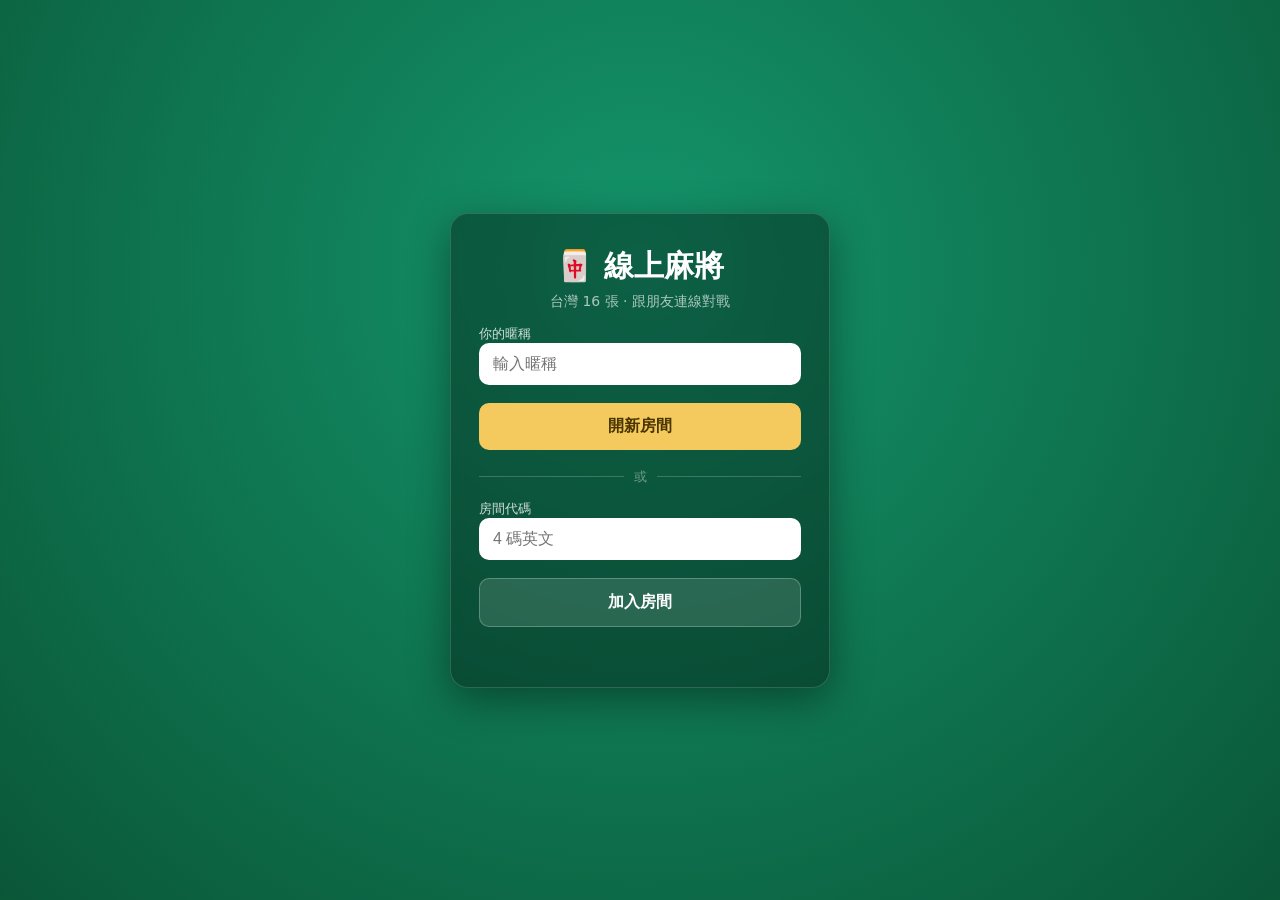
==== static/index.html @ 44ce5b5e "擲骰決定莊家、可選打幾圈、修正手機初次進牌桌版面 擲骰決定莊家： - 開局擲三顆骰，從房主位置數過去決定莊家，全員看到骰子動畫與結果 - 整場結束後「再開一場」會重新擲骰、分數歸零  局數（1圈 / " ====
<!DOCTYPE html>
<html lang="zh-Hant">
<head>
  <meta charset="UTF-8">
  <meta name="viewport" content="width=device-width, initial-scale=1.0, maximum-scale=1.0, user-scalable=no, viewport-fit=cover">
  <title>線上麻將 · 台灣 16 張</title>
  <!-- 加到主畫面後以 App 模式全螢幕執行（iPhone Safari 沒有網頁全螢幕 API）-->
  <meta name="apple-mobile-web-app-capable" content="yes">
  <meta name="mobile-web-app-capable" content="yes">
  <meta name="apple-mobile-web-app-status-bar-style" content="black-translucent">
  <meta name="apple-mobile-web-app-title" content="線上麻將">
  <meta name="theme-color" content="#0a5738">
  <link rel="manifest" href="/static/manifest.json">
  <link rel="apple-touch-icon" href="/static/icon-192.png">
  <link rel="stylesheet" href="/static/style.css">
</head>
<body>
  <!-- 大廳 -->
  <section id="lobby" class="screen active">
    <div class="card">
      <h1>🀄 線上麻將</h1>
      <p class="sub">台灣 16 張 · 跟朋友連線對戰</p>
      <label>你的暱稱
        <input id="name-input" maxlength="12" placeholder="輸入暱稱" autocomplete="off">
      </label>
      <button id="btn-create" class="primary">開新房間</button>
      <div class="divider"><span>或</span></div>
      <label>房間代碼
        <input id="code-input" maxlength="4" placeholder="4 碼英文" autocomplete="off"
               style="text-transform:uppercase">
      </label>
      <button id="btn-join">加入房間</button>
      <p id="lobby-err" class="err"></p>
    </div>
  </section>

  <!-- 等待室 -->
  <section id="waiting" class="screen">
    <div class="card wait-card">
      <div class="wait-col">
        <h2>房間代碼</h2>
        <div id="room-code" class="room-code">----</div>
        <p class="sub">把代碼給朋友，讓他們加入</p>
        <button id="btn-copy" class="ghost">複製代碼</button>
        <ul id="seat-list" class="seat-list"></ul>
      </div>
      <div class="wait-col">

      <div id="settings" class="settings">
        <div class="set-row">
          <label>底<input id="cfg-base" type="number" min="0" step="10" value="100"></label>
          <label>每台<input id="cfg-tai" type="number" min="0" step="5" value="20"></label>
        </div>
        <label>打幾圈
          <select id="cfg-rounds">
            <option value="1">1 圈（四家各做莊一次）</option>
            <option value="2">2 圈</option>
            <option value="4">1 將（4 圈）</option>
          </select>
        </label>
        <label class="toggle">
          <input id="cfg-dice" type="checkbox">
          <span>開啟骰規<small>（全紅／順子 +1 台、豹子翻倍）</small></span>
        </label>
        <p id="cfg-hint" class="sub"></p>
      </div>

      <button id="btn-start" class="primary" disabled>開始遊戲</button>
      <p id="wait-hint" class="sub"></p>
      <button id="btn-leave-room" class="ghost small-btn">離開房間</button>
      </div>
    </div>
  </section>

  <!-- 牌桌 -->
  <section id="table" class="screen">
    <div id="rotate-hint">
      <div class="rot-emoji">📱</div>
      <p>請將手機橫放</p>
      <small>橫向才能把 17 張牌一次排開</small>
    </div>
    <div id="board">
      <div id="table-ctrl">
        <button id="btn-restart" title="重新洗牌發牌（分數保留）">↻ 重開</button>
        <button id="btn-leave-game" title="退出牌局回大廳">✕ 離開</button>
      </div>
      <div class="info-bar">
        <span id="info-round"></span>
        <span id="info-wall"></span>
        <span id="info-turn"></span>
        <span id="info-dice"></span>
        <button id="btn-sound" title="音效開關">🔊</button>
        <button id="btn-fs" title="全螢幕">⛶</button>
      </div>

      <div class="seat-area top" data-pos="top"></div>
      <div class="seat-area left" data-pos="left"></div>
      <div class="seat-area right" data-pos="right"></div>

      <div id="center-pool"></div>
      <div id="turn-pointer" aria-hidden="true"></div>

      <div class="seat-area bottom" data-pos="bottom">
        <div class="melds" id="my-melds"></div>
        <div class="hand" id="my-hand"></div>
      </div>

      <div id="action-bar"></div>
    </div>

    <!-- 結算 -->
    <div id="result-overlay" class="overlay">
      <div class="result-card">
        <h2 id="result-title"></h2>
        <div id="result-detail"></div>
        <table id="score-table"></table>
        <button id="btn-next" class="primary">下一局</button>
        <p id="next-hint" class="sub"></p>
      </div>
    </div>
  </section>

  <script src="/static/tiles.js"></script>
  <script src="/static/sounds.js"></script>
  <script src="/static/client.js"></script>
</body>
</html>
---- static/style.css ----
:root {
  --felt: #0f7a4d;
  --felt-dark: #0a5738;
  --gold: #f4c95d;
  --ink: #1c1c1c;
  --tile-bg: #fdfcf7;
  --tile-back: #2e7d5b;
  --danger: #e14b4b;
}
* { box-sizing: border-box; margin: 0; padding: 0; }
html {
  /* 背景畫在 html 上，安全區外圍才不會露出黑邊 */
  background: var(--felt-dark);
  height: 100%;
}
body {
  height: 100%;
  font-family: "Noto Sans TC", "Microsoft JhengHei", system-ui, sans-serif;
  background: radial-gradient(circle at 50% 30%, #14956b, var(--felt-dark));
  color: #fff;
  overflow: hidden;
  /* 瀏覽器網址列會吃掉高度：用 dvh 取得「實際可見」高度 */
  height: 100dvh;
  /* 瀏海 / 圓角安全區 */
  --sat: env(safe-area-inset-top, 0px);
  --sab: env(safe-area-inset-bottom, 0px);
  --sal: env(safe-area-inset-left, 0px);
  --sar: env(safe-area-inset-right, 0px);
  overscroll-behavior: none;
}
.screen { display: none; height: 100vh; height: 100dvh; }
.screen.active { display: flex; }

/* ---------- 大廳 / 等待室 ---------- */
/* 網址列擋住時仍能捲到全部內容 */
#lobby, #waiting {
  align-items: center; justify-content: center;
  overflow-y: auto; padding: calc(12px + var(--sat)) 12px calc(12px + var(--sab));
}
#lobby .card, #waiting .card { margin: auto; }
.card {
  background: rgba(0,0,0,.35);
  border: 1px solid rgba(255,255,255,.15);
  border-radius: 18px;
  padding: 32px 28px;
  width: min(92vw, 380px);
  text-align: center;
  backdrop-filter: blur(6px);
  box-shadow: 0 12px 40px rgba(0,0,0,.4);
}
.card h1 { font-size: 30px; margin-bottom: 4px; }
.card h2 { margin-bottom: 10px; }
.sub { color: rgba(255,255,255,.65); font-size: 14px; margin: 6px 0 14px; }
label { display: block; text-align: left; font-size: 13px; margin: 14px 0 6px;
        color: rgba(255,255,255,.8); }
input {
  width: 100%; padding: 12px 14px; border-radius: 10px; border: none;
  font-size: 16px; background: #fff; color: var(--ink); outline: none;
}
button {
  width: 100%; padding: 13px; margin-top: 12px; border: none; border-radius: 10px;
  font-size: 16px; font-weight: 700; cursor: pointer; transition: transform .05s, filter .15s;
  background: #ffffff20; color: #fff; border: 1px solid rgba(255,255,255,.25);
}
button:hover:not(:disabled) { filter: brightness(1.12); }
button:active:not(:disabled) { transform: translateY(1px); }
button:disabled { opacity: .4; cursor: not-allowed; }
button.primary { background: var(--gold); color: #4a3500; border: none; }
button.ghost { background: transparent; }
.divider { display: flex; align-items: center; gap: 10px; margin: 18px 0 4px;
           color: rgba(255,255,255,.4); font-size: 13px; }
.divider::before, .divider::after { content: ""; flex: 1; height: 1px; background: rgba(255,255,255,.2); }
.err { color: #ffb4b4; font-size: 13px; min-height: 18px; margin-top: 10px; }
.room-code {
  font-size: 46px; font-weight: 800; letter-spacing: 10px; color: var(--gold);
  margin: 8px 0; text-shadow: 0 2px 8px rgba(0,0,0,.5);
}
.seat-list { list-style: none; margin: 18px 0; text-align: left; }
.seat-list li {
  display: flex; justify-content: space-between; align-items: center;
  padding: 10px 14px; margin: 6px 0; border-radius: 10px;
  background: rgba(255,255,255,.08); font-size: 15px;
}
.seat-list li.empty { color: rgba(255,255,255,.4); font-style: italic; }
.seat-list .badge { font-size: 12px; background: var(--gold); color:#4a3500;
                    padding: 2px 8px; border-radius: 20px; font-weight: 700; }

/* 設定（底/台/骰規） */
.settings { background: rgba(0,0,0,.25); border-radius: 12px; padding: 12px 14px;
            margin: 8px 0 4px; }
.set-row { display: flex; gap: 12px; }
.set-row label { flex: 1; margin: 0; display: flex; flex-direction: column; gap: 4px; }
.set-row input { padding: 8px 10px; font-size: 15px; text-align: center; }
.settings .toggle { display: flex; align-items: center; gap: 8px; flex-direction: row;
                    margin: 12px 0 0; cursor: pointer; }
.settings .toggle input { width: 18px; height: 18px; flex: none; }
.settings .toggle small { color: rgba(255,255,255,.5); display: block; }
.settings select {
  width: 100%; padding: 8px 10px; border-radius: 10px; border: none;
  font-size: 15px; background: #fff; color: var(--ink); outline: none;
}
.settings input:disabled, .settings select:disabled { opacity: .7; background: #e6e6e6; }
#cfg-hint { margin: 8px 0 0; min-height: 0; }
#info-dice { color: #ffd76b !important; font-weight: 700; }
#btn-sound, #btn-fs { width: auto; margin: 0; padding: 0 6px; font-size: 15px; line-height: 1;
             background: transparent; border: none; cursor: pointer; }

/* 剛摸到的那張：跟手牌隔開、稍微標示 */
.hand .tile.just-drawn { margin-left: 10px; box-shadow: 0 0 0 2px var(--gold),
                         0 3px 6px rgba(0,0,0,.5); }

/* 牌桌左上角：重開 / 離開 */
#table-ctrl { position: absolute; top: calc(6px + var(--sat)); left: max(6px, var(--sal));
              z-index: 12; display: flex; gap: 6px; }
#table-ctrl button {
  width: auto; margin: 0; padding: 5px 10px; font-size: 12px; border-radius: 14px;
  background: rgba(0,0,0,.42); color: rgba(255,255,255,.9);
  border: 1px solid rgba(255,255,255,.22); font-weight: 600;
}
#table-ctrl button:hover { background: rgba(0,0,0,.6); }
#btn-leave-game:hover { background: #a02c2c; border-color: #d05a5a; }
.small-btn { font-size: 13px; padding: 9px; opacity: .8; }

/* 開局擲骰決定莊家 */
#dealer-roll {
  position: fixed; top: 50%; left: 50%; transform: translate(-50%,-50%) scale(.9);
  background: rgba(0,0,0,.88); border: 2px solid var(--gold); border-radius: 16px;
  padding: 18px 32px; z-index: 70; text-align: center; pointer-events: none;
  opacity: 0; transition: opacity .25s, transform .25s;
  box-shadow: 0 10px 40px rgba(0,0,0,.6);
}
#dealer-roll.show { opacity: 1; transform: translate(-50%,-50%) scale(1); }
#dealer-roll .dr-title { font-size: 13px; color: rgba(255,255,255,.6); margin-bottom: 6px; }
#dealer-roll .dr-dice { font-size: 52px; line-height: 1.1; color: #fff; letter-spacing: 4px; }
#dealer-roll .dr-res { font-size: 15px; margin-top: 6px; color: rgba(255,255,255,.85); }
#dealer-roll .dr-dealer { color: var(--gold); font-weight: 800; font-size: 18px; }

/* 整場結束的最終排名 */
.final-box { margin-top: 12px; padding-top: 10px; border-top: 2px solid var(--gold); }
.final-title { color: var(--gold); font-weight: 800; margin-bottom: 6px; }
.final-rank { list-style: none; margin: 0; padding: 0; }
.final-rank li { display: flex; justify-content: space-between; padding: 3px 6px;
                 border-bottom: 1px dashed rgba(255,255,255,.12); font-size: 14px; }
.final-rank .pos { color: #6bffa0; } .final-rank .neg { color: #ff8b8b; }

/* 全畫面提示訊息 */
#notice-toast {
  position: fixed; top: 50%; left: 50%; transform: translate(-50%,-50%) scale(.9);
  background: rgba(0,0,0,.85); color: #fff; padding: 14px 26px; border-radius: 12px;
  font-size: 16px; font-weight: 600; z-index: 60; pointer-events: none;
  border: 1px solid rgba(255,255,255,.2); box-shadow: 0 8px 30px rgba(0,0,0,.5);
  opacity: 0; transition: opacity .25s, transform .25s; white-space: nowrap;
}
#notice-toast.show { opacity: 1; transform: translate(-50%,-50%) scale(1); }

/* ---------- 牌桌 ---------- */
#table.active { display: block; }
/* 牌桌滿版鋪滿（不加內距，否則整桌被縮小、手牌會被擠出畫面）；
   安全區改由各元件自己閃避 */
#board { position: fixed; inset: 0; width: 100%; height: 100%; }
.info-bar {
  position: absolute; top: calc(8px + var(--sat)); left: 50%; transform: translateX(-50%);
  display: flex; gap: 18px; font-size: 14px; background: rgba(0,0,0,.35);
  padding: 6px 16px; border-radius: 20px; z-index: 5; white-space: nowrap;
}
.info-bar span { color: var(--gold); }

/* 各區自己閃避瀏海安全區（牌桌本身維持滿版） */
.seat-area { position: absolute; display: flex; flex-direction: column; align-items: center; }
.seat-area.bottom { bottom: max(4px, var(--sab)); left: 50%; transform: translateX(-50%); width: 100%; }
.seat-area.top { top: calc(46px + var(--sat)); left: 50%; transform: translateX(-50%); }
.seat-area.left { left: max(6px, var(--sal)); top: 50%; transform: translateY(-50%); }
.seat-area.right { right: max(6px, var(--sar)); top: 50%; transform: translateY(-50%); }

.nameplate {
  font-size: 13px; padding: 4px 12px; border-radius: 16px;
  background: rgba(0,0,0,.4); margin-bottom: 6px; white-space: nowrap;
}
.nameplate.active-turn { background: var(--gold); color: #4a3500; font-weight: 800;
                         box-shadow: 0 0 0 3px #fff6, 0 0 20px var(--gold);
                         animation: plate-pulse 1s ease-in-out infinite; }
@keyframes plate-pulse {
  0%,100% { box-shadow: 0 0 0 3px #fff6, 0 0 14px var(--gold); }
  50%     { box-shadow: 0 0 0 4px #fff9, 0 0 26px var(--gold); }
}
.nameplate .wind { font-weight: 800; margin-right: 4px;
  background: #ffffff30; padding: 1px 6px; border-radius: 10px; }
.nameplate .sc { opacity: .85; margin-left: 6px; font-weight: 700; }

/* 輪到誰的指向箭頭 */
#turn-pointer {
  position: absolute; top: 50%; left: 50%; width: 0; height: 0;
  border-left: 17px solid transparent; border-right: 17px solid transparent;
  border-bottom: 28px solid var(--gold);
  filter: drop-shadow(0 0 7px rgba(244,201,93,.95));
  transition: transform .4s cubic-bezier(.34,1.56,.64,1);
  z-index: 6; pointer-events: none;
}
#turn-pointer.mine { border-bottom-color: #6bffa0;
  filter: drop-shadow(0 0 9px rgba(107,255,160,.95)); }

/* 牌 —— 大顆、依花色上色 */
.tile {
  display: inline-flex; align-items: center; justify-content: center;
  --tw: 44px; --th: 62px;                 /* 尺寸統一由變數驅動 */
  width: var(--tw); height: var(--th); background: linear-gradient(#ffffff, #f2efe4);
  color: #111; border-radius: 8px; font-size: 39px; line-height: 1;
  box-shadow: 0 3px 5px rgba(0,0,0,.45), inset 0 -4px 0 #cfc8b2,
              inset 0 2px 0 #ffffff;
  user-select: none;
}
/* ===== 自繪牌面（真實麻將多色）===== */
.tile { position: relative; overflow: hidden; }
.face { position: absolute; inset: 9%; display: flex;
        align-items: center; justify-content: center; }
/* 真實牌面圖檔（放 /static/tiles/）*/
.tile-img { position: absolute; inset: 0; width: 100%; height: 100%;
            object-fit: cover; border-radius: inherit; }
/* 顏色 */
.c-red   { color: #c8102e; }
.c-green { color: #1a7a37; }
.c-blue  { color: #16509b; }
.c-black { color: #202020; }
/* 萬：數字黑 + 萬字紅 */
.face.f-man { flex-direction: column; line-height: .84; }
.m-num { font-size: .56em; font-weight: 800; color: #202020; }
.m-wan { font-size: .5em;  font-weight: 800; color: #c8102e; }
/* 字牌 / 花 */
.face.f-honor .h-char { font-size: .74em; font-weight: 800; }
/* 白板：藍框 */
.face.f-bai { inset: 16%; border: .14em solid #16509b; border-radius: 5px; }
/* 筒（點）/ 條（竹）：座標定位 */
.face.f-pips { inset: 12%; }
.pip { position: absolute; transform: translate(-50%, -50%); }
.pip-dot { width: 25%; aspect-ratio: 1; border-radius: 50%;
  border: .12em solid; background: rgba(255,255,255,.55); box-sizing: border-box; }
.pip-dot.c-green { border-color: #1a7a37; }
.pip-dot.c-red   { border-color: #c8102e; }
.pip-dot.c-dark  { border-color: #1a1a1a; }
.pip-dot.c-blue  { border-color: #16509b; }
.pip-dot.pip-big { width: 44%; border-width: .16em; }
.pip-stick { width: 15%; height: 27%; border-radius: 2px;
  border: 1px solid rgba(0,0,0,.4); box-sizing: border-box; }
.pip-stick.c-green { background: #1a7a37; }
.pip-stick.c-red   { background: #c8102e; }
.pip-stick.c-dark  { background: #1a1a1a; }
.pip-stick.c-blue  { background: #16509b; }
/* 精簡文字牌面（牌河 / 亮牌小牌）*/
.face.f-compact { flex-direction: column; line-height: .8; }
.cmp-n { font-size: .5em;  font-weight: 800; color: #202020; }
.cmp-s { font-size: .4em;  font-weight: 800; }
.cmp-h { font-size: .64em; font-weight: 800; }

/* 手牌永遠一排（16 張 + 摸的 1 張 = 17 張不換行）：
   依螢幕寬度自動縮放，最大 50px，寬度不夠就等比縮小，高度用比例撐。 */
.hand { display: flex; flex-wrap: nowrap; justify-content: center; gap: 1px;
        padding: 2px; width: 100%; }
.hand .tile {
  cursor: pointer; transition: transform .12s; margin: 0; flex: 0 0 auto;
  /* 除以 18（而非 17）留點邊距；扣掉瀏海安全區與摸牌那張的間隔 */
  --avail: calc(100vw - var(--sal) - var(--sar) - 46px);
  width: clamp(16px, calc(var(--avail) / 18), 44px);
  height: auto; aspect-ratio: 5 / 7;
  font-size: clamp(13px, calc(var(--avail) / 18 * 0.78), 39px);
}
.hand .tile:hover { transform: translateY(-12px); box-shadow: 0 8px 14px rgba(0,0,0,.5); }
.hand .tile:active { transform: translateY(-4px); }
.hand .tile.just-drawn { margin-left: 8px; }

.tile.back { background: repeating-linear-gradient(45deg, #2e7d5b, #2e7d5b 6px, #276f50 6px, #276f50 12px);
             color: transparent;
             box-shadow: 0 2px 3px rgba(0,0,0,.4), inset 0 0 0 2px #ffffff2e; }
/* 尺寸統一用 --tw/--th 驅動，旋轉時才好長寬對調 */
.tile.small { --tw: 26px; --th: 36px; width: var(--tw); height: var(--th);
              font-size: 23px; border-radius: 5px; }
.tile.mini  { --tw: 20px; --th: 27px; width: var(--tw); height: var(--th);
              font-size: 18px; border-radius: 4px; }

.hand-backs, .melds { display: flex; gap: 2px; flex-wrap: wrap; justify-content: center; }

/* 左右家：牌轉 90 度、亮牌擺在手牌前面（靠桌中央那側） */
.side-row { display: flex; align-items: center; gap: 6px; }
.side-row.left  { flex-direction: row; }          /* 手牌在左、亮牌在右（靠中央）*/
.side-row.right { flex-direction: row-reverse; }  /* 手牌在右、亮牌在左（靠中央）*/
.side-row .hand-backs { flex-direction: column; gap: 1px; }
.side-row .melds { flex-direction: column; gap: 3px; align-items: flex-start; }
.side-row .meld-group { flex-direction: column; gap: 1px; margin: 0; }

/* 轉 90 度的牌：外框長寬對調（!important 蓋過各尺寸與手機媒體查詢），內容旋轉 */
.tile.rot { width: var(--th) !important; height: var(--tw) !important; }
.tile.rot > * {
  position: absolute; width: var(--tw); height: var(--th);
  left: 50%; top: 50%; transform-origin: center;
}
.seat-area.left  .tile.rot > * { transform: translate(-50%,-50%) rotate(90deg); }
.seat-area.right .tile.rot > * { transform: translate(-50%,-50%) rotate(-90deg); }
.melds { margin: 4px 0; }
.meld-group { display: inline-flex; gap: 1px; margin: 0 3px; padding: 2px;
              background: rgba(0,0,0,.2); border-radius: 4px; }

.discards { display: grid; grid-template-columns: repeat(8, auto); gap: 2px;
            justify-content: center; margin-top: 4px; max-width: 220px; }

#center-pool {
  position: absolute; top: 50%; left: 50%; transform: translate(-50%,-50%);
  width: min(56vw, 420px);
  /* 列高用 auto，別用 1fr —— 1fr 會讓三列都跟最高那列一樣高，把牌河撐爆 */
  display: grid; grid-template-columns: 1fr 1fr 1fr; grid-template-rows: auto auto auto;
  gap: 4px; place-items: center;
}
#center-pool .slot { display: flex; flex-direction: column; align-items: center; }
#center-pool .slot.c { grid-column: 2; grid-row: 2; }
#center-pool .slot.n { grid-column: 2; grid-row: 1; }
#center-pool .slot.s { grid-column: 2; grid-row: 3; }
#center-pool .slot.w { grid-column: 1; grid-row: 2; }
#center-pool .slot.e { grid-column: 3; grid-row: 2; }
.pool-label { font-size: 11px; color: rgba(255,255,255,.5); margin-bottom: 2px; }
.last-tile { animation: pop .3s; }
@keyframes pop { from { transform: scale(1.6); } to { transform: scale(1); } }

#action-bar {
  position: absolute; bottom: 96px; left: 50%; transform: translateX(-50%);
  display: flex; gap: 12px; z-index: 10; flex-wrap: wrap; justify-content: center;
  max-width: 96vw;
}
#action-bar button {
  width: auto; padding: 12px 22px; margin: 0; font-size: 17px;
  border-radius: 30px; box-shadow: 0 4px 14px rgba(0,0,0,.4);
}
/* 吃/碰/槓/胡：大顆、鮮明、會呼吸提醒 */
.act-big {
  padding: 16px 30px!important; font-size: 24px!important; font-weight: 900!important;
  border-radius: 16px!important; color: #fff!important; border: none!important;
  min-width: 76px; letter-spacing: 2px;
  box-shadow: 0 6px 0 rgba(0,0,0,.35), 0 8px 20px rgba(0,0,0,.45)!important;
  animation: bounce-attn .7s ease-in-out infinite alternate;
}
.act-big:active { transform: translateY(4px); box-shadow: 0 2px 0 rgba(0,0,0,.35)!important; }
.act-hu   { background: linear-gradient(#ff5a5a, #d0271d)!important; }
.act-pong { background: linear-gradient(#ffb14d, #e8890f)!important; }
.act-kong { background: linear-gradient(#b98cff, #7c3fd6)!important; }
.act-chow { background: linear-gradient(#3fd0c0, #12968f)!important; }
.act-self { background: linear-gradient(#ffdd6b, #f4b021)!important; color:#4a3500!important;
            padding: 14px 24px!important; font-size: 20px!important; font-weight: 900!important;
            border-radius: 14px!important; box-shadow: 0 6px 0 rgba(0,0,0,.3)!important;
            animation: bounce-attn .7s ease-in-out infinite alternate; }
.act-pass { background: #4b4b52!important; color:#eee!important; align-self: center; }
@keyframes bounce-attn {
  from { transform: translateY(0); filter: brightness(1); }
  to   { transform: translateY(-5px); filter: brightness(1.15); }
}

/* 結算 */
.overlay {
  display: none; position: absolute; inset: 0; z-index: 20;
  background: rgba(0,0,0,.6); align-items: center; justify-content: center;
  overflow-y: auto; padding: 10px;
}
.overlay.show { display: flex; }
.result-card {
  background: #14312a; border: 2px solid var(--gold); border-radius: 16px;
  padding: 26px 30px; width: min(90vw, 400px); text-align: center;
  max-height: calc(100vh - 20px); max-height: calc(100dvh - 20px);
  overflow-y: auto;            /* 內容太長時卡片自己捲動，按鈕永遠按得到 */
  margin: auto;
}
.result-card h2 { color: var(--gold); font-size: 26px; margin-bottom: 12px; }
#result-detail { font-size: 15px; line-height: 1.7; margin-bottom: 14px; }
#result-detail .tai-row { display: flex; justify-content: space-between;
                          border-bottom: 1px dashed rgba(255,255,255,.15); padding: 2px 0; }
#result-detail .settle { margin-top: 10px; color: var(--gold); font-size: 14px; }
/* 結算：多位贏家（一炮多響）分段 */
.winner-sec { margin-top: 10px; padding-top: 8px; }
.winner-sec + .winner-sec { border-top: 2px solid rgba(244,201,93,.35); }
.winner-name { font-weight: 800; color: var(--gold); font-size: 15px;
               margin-bottom: 4px; text-align: left; }
.total-paid { margin-top: 10px; color: #ff8b8b !important; }

/* 結算：亮出贏家整副牌 */
.reveal { margin-top: 14px; padding-top: 12px;
          border-top: 1px solid rgba(255,255,255,.15); }
.reveal-label { font-size: 12px; color: rgba(255,255,255,.55); margin-bottom: 7px;
                letter-spacing: 1px; }
.reveal-row { display: flex; flex-wrap: wrap; gap: 2px; justify-content: center;
              align-items: flex-end; }
.reveal-flowers { margin-top: 6px; opacity: .9; }
.reveal-meld { display: inline-flex; gap: 1px; margin-left: 7px; padding: 2px;
               background: rgba(255,255,255,.09); border-radius: 4px; }
.tile.rv { width: 27px; height: 38px; font-size: 23px; border-radius: 4px;
           box-shadow: 0 1px 3px rgba(0,0,0,.4); }
.tile.rv.win-tile { outline: 2px solid var(--gold); outline-offset: 1px;
                    transform: translateY(-5px);
                    box-shadow: 0 0 12px var(--gold); }

#score-table { width: 100%; margin: 12px 0; border-collapse: collapse; }
#score-table td { padding: 6px 8px; border-bottom: 1px solid rgba(255,255,255,.1);
                  text-align: left; }
#score-table td.pos { color: #6bffa0; text-align: right; }
#score-table td.neg { color: #ff8b8b; text-align: right; }
/* 下一局按鈕固定在卡片底部，內容再長也按得到 */
#btn-next { position: sticky; bottom: 0; z-index: 2; }
#next-hint { position: sticky; bottom: 0; background: #14312a; margin: 0; padding: 4px 0; }

/* ---------- 手機：橫向為標準 ---------- */
#rotate-hint { display: none; }

/* 手機直向 → 蓋一層提示請橫放（只在牌桌時） */
@media (orientation: portrait) and (max-width: 900px) {
  #table.active #rotate-hint {
    display: flex; position: fixed; inset: 0; z-index: 60;
    flex-direction: column; align-items: center; justify-content: center; gap: 18px;
    background: radial-gradient(circle at 50% 40%, #14956b, var(--felt-dark));
    text-align: center; padding: 30px;
  }
  #rotate-hint .rot-emoji { font-size: 74px; animation: rot-turn 1.8s ease-in-out infinite; }
  #rotate-hint p { font-size: 20px; font-weight: 700; }
  #rotate-hint small { color: rgba(255,255,255,.65); font-size: 14px; }
}
@keyframes rot-turn {
  0%,55% { transform: rotate(0); } 80%,100% { transform: rotate(-90deg); }
}

/* 橫向的手機 / 矮螢幕：緊湊排版（手牌一排已由 clamp 保證） */
@media (max-height: 520px) {
  /* 大廳／等待室壓縮成一頁看得完，不用捲 */
  .card { padding: 14px 18px; width: min(94vw, 420px); }
  .card h1 { font-size: 21px; margin-bottom: 2px; }
  .card h2 { font-size: 17px; margin-bottom: 4px; }
  .sub { font-size: 12px; margin: 2px 0 6px; }
  label { font-size: 11px; margin: 7px 0 3px; }
  input { padding: 7px 10px; font-size: 15px; }
  button { padding: 9px; margin-top: 7px; font-size: 15px; }
  .divider { margin: 8px 0 2px; font-size: 11px; }
  .err { font-size: 11px; min-height: 12px; margin-top: 5px; }
  .room-code { font-size: 30px; letter-spacing: 5px; margin: 2px 0; }
  /* 4 個座位排成 2×2，省一半高度 */
  .seat-list { margin: 6px 0; display: grid; grid-template-columns: 1fr 1fr; gap: 4px; }
  .seat-list li { padding: 4px 8px; margin: 0; font-size: 12px; }
  /* 等待室改左右兩欄：左邊房號＋座位、右邊設定＋按鈕，一頁看得完 */
  .wait-card { width: min(96vw, 660px); display: flex; gap: 16px; text-align: center; }
  .wait-card .wait-col { flex: 1; min-width: 0; display: flex; flex-direction: column;
                         justify-content: center; }
  .wait-card .seat-list { grid-template-columns: 1fr; }
  #btn-copy { margin-top: 4px; }
  #btn-leave-room { margin-top: 4px; padding: 6px; font-size: 12px; }
  #wait-hint { margin: 4px 0 0; }
  .settings { padding: 8px 10px; margin: 5px 0 2px; }
  .settings .toggle { margin: 7px 0 0; }
  .settings .toggle small { display: inline; }
  #cfg-hint { margin: 4px 0 0; }
  #board { height: 100vh; height: 100dvh; }
  .info-bar { gap: 10px; font-size: 12px; padding: 4px 12px; top: 4px; }
  .seat-area.top { top: 34px; }
  .seat-area.bottom { bottom: 2px; }
  .nameplate { font-size: 11px; padding: 2px 8px; margin-bottom: 3px; }
  .tile.small { --tw: 20px; --th: 28px; font-size: 17px; }
  .tile.mini  { --tw: 15px; --th: 21px; font-size: 13px; }
  .side-row .hand-backs .tile.back { --tw: 12px; --th: 18px; }
  /* 中央「最後一張」不要用全尺寸大牌，否則會把牌河撐高蓋到手牌 */
  #center-pool .slot.c .tile { --tw: 26px; --th: 36px; font-size: 23px; }
  .pool-label { font-size: 9px; margin-bottom: 1px; }
  #center-pool { width: min(52vw, 320px); gap: 2px; }
  .discards { gap: 1px; margin-top: 2px; }
  #center-pool { width: 46vw; min-height: 80px; }
  .discards { grid-template-columns: repeat(8, auto); max-width: 40vw; }
  .my-melds, #my-melds { transform: scale(.85); }
  /* 動作鈕靠右下，不擋手牌 */
  #action-bar { bottom: auto; top: 50%; right: 8px; left: auto;
                transform: translateY(-50%); flex-direction: column; gap: 8px; }
  .act-big { padding: 12px 20px!important; font-size: 20px!important; min-width: 62px; }
  .act-self { padding: 10px 16px!important; font-size: 17px!important; }
  /* 結算卡壓縮，讓橫向手機一眼看完 */
  .result-card { padding: 14px 18px; width: min(94vw, 580px); }
  .result-card h2 { font-size: 19px; margin-bottom: 6px; }
  #result-detail { font-size: 13px; line-height: 1.45; margin-bottom: 8px; }
  #result-detail .settle { margin-top: 6px; font-size: 12px; }
  .reveal { margin-top: 8px; padding-top: 8px; }
  .reveal-label { margin-bottom: 4px; }
  .tile.rv { width: 22px; height: 31px; font-size: 19px; }
  #score-table { margin: 6px 0; }
  #score-table td { padding: 3px 8px; font-size: 13px; }
  #btn-next { padding: 9px; margin-top: 8px; }
}

@media (max-width: 640px) {
  .room-code { font-size: 40px; letter-spacing: 6px; }
  .result-card { padding: 20px 18px; }
  .result-card h2 { font-size: 22px; }
}

/* 極矮螢幕（手機橫向又被瀏覽器網址列吃掉高度）：再壓縮一級。
   必須放在 max-height:520 之後，否則會被它蓋掉。 */
@media (max-height: 360px) {
  .hand .tile { width: clamp(14px, calc(var(--avail) / 19), 34px);
                font-size: clamp(12px, calc(var(--avail) / 19 * 0.78), 30px); }
  .tile.small { --tw: 17px; --th: 24px; font-size: 14px; }
  .tile.mini  { --tw: 13px; --th: 18px; font-size: 11px; }
  .side-row .hand-backs .tile.back { --tw: 10px; --th: 15px; }
  #center-pool { width: min(48vw, 280px); gap: 1px; }
  #center-pool .slot.c .tile { --tw: 22px; --th: 30px; font-size: 19px; }
  .seat-area.top { top: 24px; }
  .nameplate { font-size: 10px; padding: 1px 6px; margin-bottom: 2px; }
  .info-bar { font-size: 11px; padding: 3px 10px; top: 2px; }
  #table-ctrl button { padding: 3px 8px; font-size: 11px; }
  .melds { margin: 2px 0; }
}
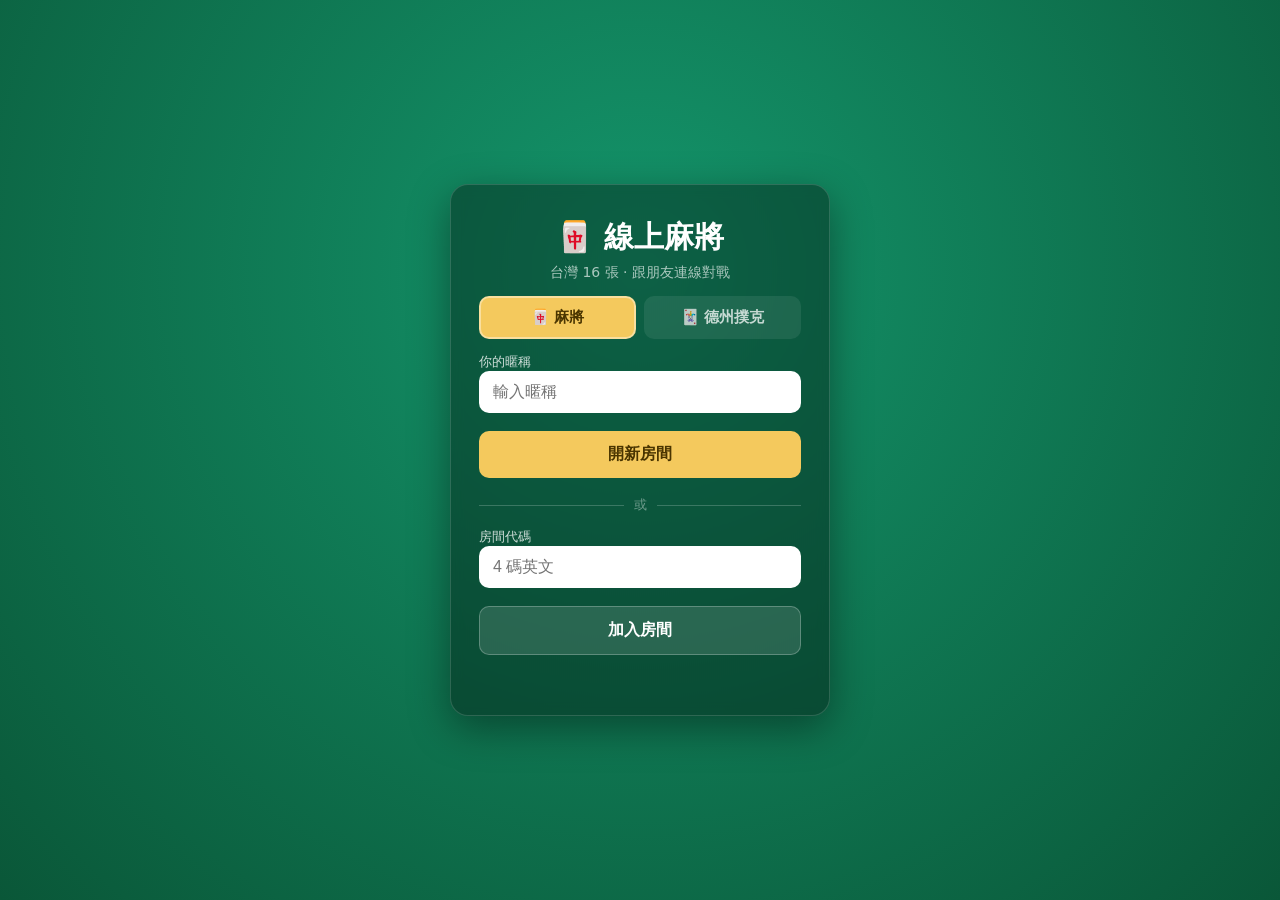
==== commit 531a9da3: "新增連線德州撲克（最多 8 人、可設大小盲） 分層建置，各層可獨立測試： - poker.py       牌型引擎：7 張取最佳 5 張、9 種牌型、輪子順 A2345、              " ====
--- a/static/index.html
+++ b/static/index.html
@@ -18,8 +18,12 @@
   <!-- 大廳 -->
   <section id="lobby" class="screen active">
     <div class="card">
-      <h1>🀄 線上麻將</h1>
-      <p class="sub">台灣 16 張 · 跟朋友連線對戰</p>
+      <h1 id="lobby-title">🀄 線上麻將</h1>
+      <p class="sub" id="lobby-sub">台灣 16 張 · 跟朋友連線對戰</p>
+      <div class="game-pick">
+        <button type="button" class="gp active" data-game="mahjong">🀄 麻將</button>
+        <button type="button" class="gp" data-game="poker">🃏 德州撲克</button>
+      </div>
       <label>你的暱稱
         <input id="name-input" maxlength="12" placeholder="輸入暱稱" autocomplete="off">
       </label>
@@ -47,6 +51,16 @@
       <div class="wait-col">
 
       <div id="settings" class="settings">
+        <!-- 德州設定 -->
+        <div id="poker-cfg" style="display:none">
+          <div class="set-row">
+            <label>小盲<input id="cfg-sb" type="number" min="1" step="5" value="10"></label>
+            <label>大盲<input id="cfg-bb" type="number" min="1" step="10" value="20"></label>
+          </div>
+          <label>起始籌碼<input id="cfg-stack" type="number" min="10" step="100" value="1000"></label>
+        </div>
+        <!-- 麻將設定 -->
+        <div id="mj-cfg">
         <div class="set-row">
           <label>底<input id="cfg-base" type="number" min="0" step="10" value="100"></label>
           <label>每台<input id="cfg-tai" type="number" min="0" step="5" value="20"></label>
@@ -62,6 +76,7 @@
           <input id="cfg-dice" type="checkbox">
           <span>開啟骰規<small>（全紅／順子 +1 台、豹子翻倍）</small></span>
         </label>
+        </div>
         <p id="cfg-hint" class="sub"></p>
       </div>
 
@@ -120,8 +135,37 @@
     </div>
   </section>
 
+  <!-- 德州撲克牌桌 -->
+  <section id="poker" class="screen">
+    <div id="pk-board">
+      <div id="pk-ctrl">
+        <button id="pk-leave" title="退出牌局回大廳">✕ 離開</button>
+        <button id="pk-next" title="開下一手">▶ 下一手</button>
+      </div>
+      <div class="pk-info">
+        <span id="pk-blinds"></span>
+        <span id="pk-handno"></span>
+        <span id="pk-phase"></span>
+      </div>
+
+      <div id="pk-seats"></div>
+
+      <div id="pk-center">
+        <div id="pk-pot"></div>
+        <div id="pk-board-cards"></div>
+        <div id="pk-msg"></div>
+      </div>
+
+      <div id="pk-me">
+        <div id="pk-hole"></div>
+        <div id="pk-actions"></div>
+      </div>
+    </div>
+  </section>
+
   <script src="/static/tiles.js"></script>
   <script src="/static/sounds.js"></script>
+  <script src="/static/poker_ui.js"></script>
   <script src="/static/client.js"></script>
 </body>
 </html>
--- a/static/style.css
+++ b/static/style.css
@@ -504,3 +504,115 @@
   #table-ctrl button { padding: 3px 8px; font-size: 11px; }
   .melds { margin: 2px 0; }
 }
+
+/* ============================================================
+   德州撲克
+   ============================================================ */
+/* 大廳的遊戲選擇 */
+.game-pick { display: flex; gap: 8px; margin: 10px 0 2px; }
+.game-pick .gp {
+  flex: 1; width: auto; margin: 0; padding: 10px 6px; font-size: 15px;
+  border-radius: 10px; background: rgba(255,255,255,.08);
+  border: 2px solid transparent; color: rgba(255,255,255,.75);
+}
+.game-pick .gp.active { background: var(--gold); color: #4a3500; font-weight: 800;
+                        border-color: #fff6; }
+
+/* 撲克牌 */
+.pcard {
+  position: relative; display: inline-flex; flex-direction: column;
+  align-items: center; justify-content: center;
+  width: 46px; height: 64px; border-radius: 6px; background: #fff;
+  box-shadow: 0 2px 5px rgba(0,0,0,.45); user-select: none; line-height: 1;
+  font-weight: 800;
+}
+.pcard.red   { color: #d0271d; }
+.pcard.black { color: #1a1a1a; }
+.pcard .pc-r { font-size: 22px; }
+.pcard .pc-s { font-size: 20px; }
+.pcard.back {
+  background: repeating-linear-gradient(45deg,#1f5fa8,#1f5fa8 5px,#174b85 5px,#174b85 10px);
+  box-shadow: 0 2px 5px rgba(0,0,0,.45), inset 0 0 0 2px #ffffff30;
+}
+.pcard.slot { background: rgba(255,255,255,.07); box-shadow: none;
+              border: 1px dashed rgba(255,255,255,.18); }
+.pcard.mini { width: 22px; height: 31px; border-radius: 4px; }
+.pcard.mini .pc-r { font-size: 11px; } .pcard.mini .pc-s { font-size: 10px; }
+.pcard.dim { opacity: .4; }
+
+/* 牌桌 */
+#poker.active { display: block; }
+#pk-board { position: fixed; inset: 0; }
+#pk-ctrl { position: absolute; top: calc(6px + var(--sat)); left: max(6px, var(--sal));
+           z-index: 12; display: flex; gap: 6px; }
+#pk-ctrl button { width: auto; margin: 0; padding: 5px 10px; font-size: 12px;
+  border-radius: 14px; background: rgba(0,0,0,.42); color: rgba(255,255,255,.9);
+  border: 1px solid rgba(255,255,255,.22); font-weight: 600; }
+#pk-next { background: var(--gold)!important; color: #4a3500!important; }
+.pk-info { position: absolute; top: calc(8px + var(--sat)); left: 50%;
+  transform: translateX(-50%); display: flex; gap: 14px; font-size: 13px;
+  background: rgba(0,0,0,.35); padding: 5px 14px; border-radius: 20px; z-index: 5;
+  white-space: nowrap; color: var(--gold); }
+
+/* 中央：底池 + 公牌 */
+#pk-center { position: absolute; top: 45%; left: 50%; transform: translate(-50%,-50%);
+  text-align: center; z-index: 3; }
+#pk-pot { font-size: 15px; color: var(--gold); margin-bottom: 6px; }
+#pk-board-cards { display: flex; gap: 5px; justify-content: center; }
+#pk-msg { margin-top: 8px; font-size: 15px; background: rgba(0,0,0,.6);
+  padding: 6px 14px; border-radius: 10px; display: none; }
+#pk-msg.show { display: inline-block; }
+
+/* 其他玩家 */
+#pk-seats { position: absolute; inset: 0; }
+.pk-seat { position: absolute; transform: translate(-50%,-50%); text-align: center;
+  background: rgba(0,0,0,.42); border: 1px solid rgba(255,255,255,.15);
+  border-radius: 10px; padding: 4px 8px; min-width: 76px; font-size: 12px; }
+.pk-seat.acting { border-color: var(--gold); box-shadow: 0 0 14px var(--gold);
+                  animation: plate-pulse 1s ease-in-out infinite; }
+.pk-seat.folded { opacity: .42; }
+.pk-name { font-weight: 700; white-space: nowrap; }
+.pk-stack { color: #6bffa0; font-weight: 700; }
+.pk-bet { color: var(--gold); font-size: 11px; }
+.pk-act { color: rgba(255,255,255,.6); font-size: 11px; }
+.pk-desc { color: var(--gold); font-size: 11px; margin-top: 2px; }
+.pk-desc.mine { font-size: 13px; }
+.pk-mini { display: flex; gap: 2px; justify-content: center; margin-bottom: 2px; }
+.btn-d { display: inline-block; background: #fff; color: #111; font-weight: 900;
+  border-radius: 50%; width: 15px; height: 15px; line-height: 15px; font-size: 10px;
+  margin-right: 3px; }
+
+/* 我自己 */
+#pk-me { position: absolute; bottom: max(4px, var(--sab)); left: 50%;
+  transform: translateX(-50%); text-align: center; width: 100%; }
+.pk-me-info { font-size: 13px; margin-bottom: 4px; }
+.pk-hole-cards { display: flex; gap: 6px; justify-content: center; }
+#pk-actions { display: flex; gap: 8px; justify-content: center; align-items: center;
+  flex-wrap: wrap; margin-top: 8px; padding: 0 8px; }
+.pk-btn { width: auto; margin: 0; padding: 11px 20px; font-size: 16px; font-weight: 800;
+  border-radius: 12px; border: none; color: #fff;
+  box-shadow: 0 4px 0 rgba(0,0,0,.3); }
+.pk-fold  { background: #6b4a4a; }
+.pk-check { background: #3f7d5c; }
+.pk-call  { background: #2f7fb8; }
+.pk-raise-go { background: #d08a1d; }
+.pk-allin { background: #c0392b; }
+.pk-raise { display: flex; flex-direction: column; align-items: center; gap: 3px;
+            min-width: 150px; }
+.pk-raise-val { font-size: 12px; color: var(--gold); font-weight: 700; }
+.pk-raise input[type=range] { width: 150px; }
+.pk-quick { display: flex; gap: 4px; }
+.pk-mini-btn { width: auto; margin: 0; padding: 3px 8px; font-size: 11px;
+  border-radius: 8px; background: rgba(255,255,255,.15); color: #fff;
+  border: 1px solid rgba(255,255,255,.2); }
+
+@media (max-height: 520px) {
+  .pcard { width: 34px; height: 48px; }
+  .pcard .pc-r { font-size: 16px; } .pcard .pc-s { font-size: 15px; }
+  .pcard.mini { width: 17px; height: 24px; }
+  .pk-seat { min-width: 62px; font-size: 11px; padding: 3px 6px; }
+  .pk-btn { padding: 9px 15px; font-size: 14px; }
+  .pk-info { font-size: 11px; padding: 3px 10px; }
+  #pk-actions { margin-top: 4px; gap: 6px; }
+  .pk-raise, .pk-raise input[type=range] { min-width: 120px; width: 120px; }
+}
